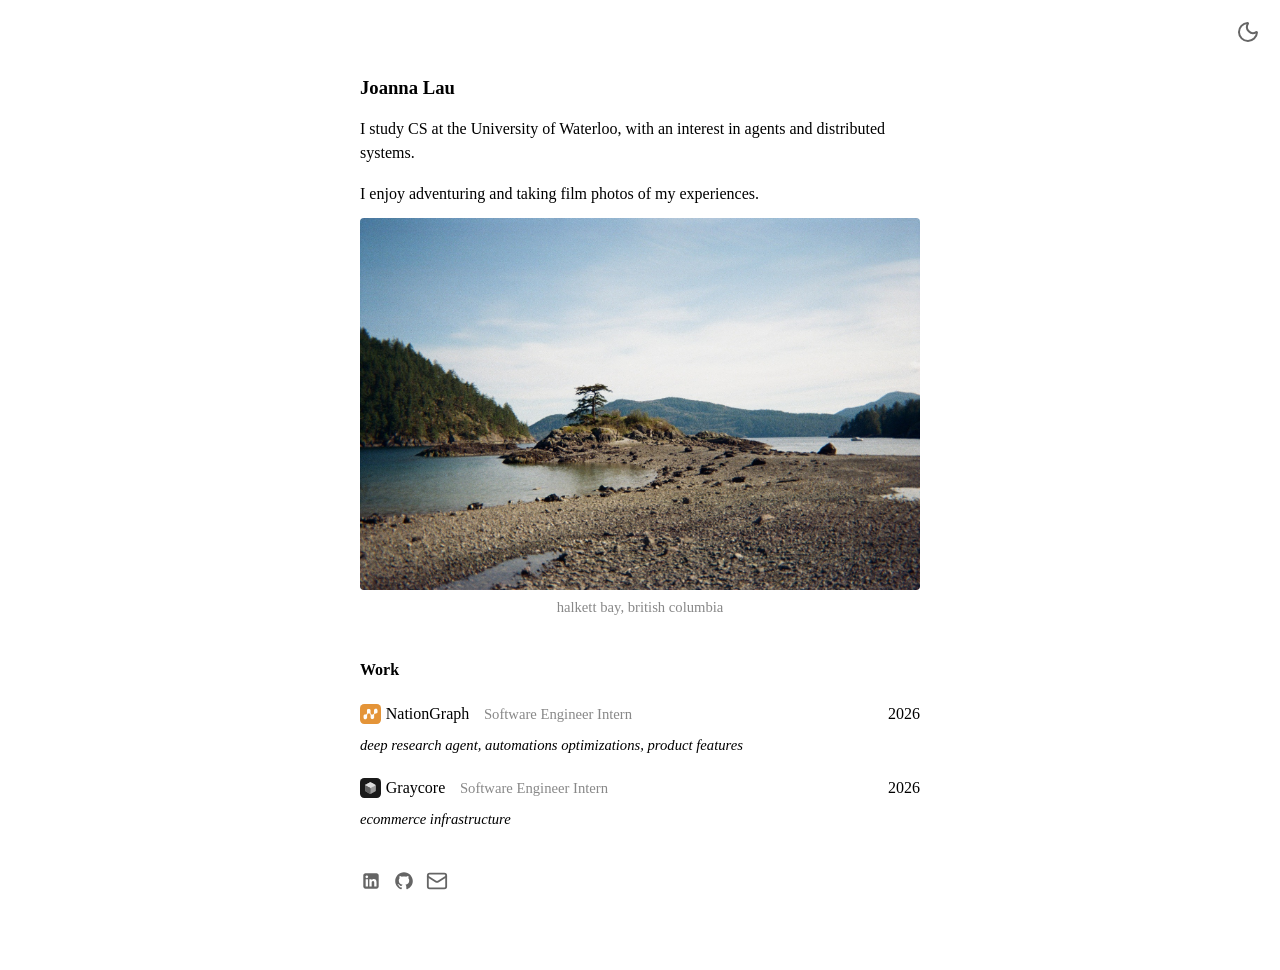
==== index.html @ 97268405 "add photo captions" ====
<!doctype html>
<html lang="en">
  <head>
    <meta charset="UTF-8" />
    <meta name="viewport" content="width=device-width, initial-scale=1.0" />
    <title>Joanna Lau</title>
    <link rel="icon" href="favicon.ico" sizes="16x16 32x32 48x48" />
    <link rel="stylesheet" href="styles.css" />
  </head>
  <body>
    <input type="checkbox" id="theme-toggle" class="visually-hidden" aria-label="Dark mode" />
    <label for="theme-toggle" class="theme-toggle">
      <span class="label-dark"><svg aria-hidden="true" xmlns="http://www.w3.org/2000/svg" width="24" height="24" viewBox="0 0 24 24" fill="none" stroke="currentColor" stroke-width="2" stroke-linecap="round" stroke-linejoin="round" class="lucide lucide-moon preview-icon"><path d="M20.985 12.486a9 9 0 1 1-9.473-9.472c.405-.022.617.46.402.803a6 6 0 0 0 8.268 8.268c.344-.215.825-.004.803.401"/></svg></span>
      <span class="label-light"><svg aria-hidden="true" xmlns="http://www.w3.org/2000/svg" width="24" height="24" viewBox="0 0 24 24" fill="none" stroke="currentColor" stroke-width="2" stroke-linecap="round" stroke-linejoin="round" class="lucide lucide-sun preview-icon"><circle cx="12" cy="12" r="4"/><path d="M12 2v2"/><path d="M12 20v2"/><path d="m4.93 4.93 1.41 1.41"/><path d="m17.66 17.66 1.41 1.41"/><path d="M2 12h2"/><path d="M20 12h2"/><path d="m6.34 17.66-1.41 1.41"/><path d="m19.07 4.93-1.41 1.41"/></svg></span>
    </label>

    <main>
      <h2>Joanna Lau</h2>

      <div class="section intro">
        <p>I study CS at the University of Waterloo, with an interest in agents and distributed systems.</p>
        <p>I enjoy adventuring and taking film photos of my experiences.</p>
        <!-- Starts on 1.jpeg; hovering cycles through in this order. Photos 1 and 2 load with the page (src);
             the rest use data-src and load on the first hover. To add one, put a resized copy in images/film/web
             and add an <img data-src="…"> here. -->
        <div class="carousel" aria-label="Film photography" role="region">
          <img class="active" src="images/film/web/1.jpeg" alt="Film photograph 1" width="1600" height="1061" data-caption="halkett bay, british columbia" fetchpriority="high" />
          <img src="images/film/web/01315A3F-D2A4-4705-A986-266FD97A94A6.jpeg" alt="Film photograph 2" width="1600" height="1061" data-caption="old port of montreal" />
          <img data-src="images/film/web/518B7F27-3EF0-4AD8-BD3B-688F7BDBD872.jpeg" alt="Film photograph 3" width="1600" height="1061" data-caption="outside nationgraph office, toronto" />
          <img data-src="images/film/web/7D8ABC7B-9E74-4170-8F49-05F9389B8F7F.jpeg" alt="Film photograph 4" width="1600" height="1061" data-caption="panorama ridge, british columbia" />
          <img data-src="images/film/web/998AB358-B69F-4CF2-B1E3-BE17E5ECD4D3.jpeg" alt="Film photograph 5" width="1600" height="1061" data-caption="舂坎角泳灘, hong kong" />
          <img data-src="images/film/web/B0C47F90-E7B3-43D3-AA86-097790CE92D2.jpeg" alt="Film photograph 6" width="1600" height="1061" data-caption="camp fircom on gambier island, british columbia" />
          <img data-src="images/film/web/BC8461CF-AF90-4D7D-8197-8E29BD991F87.jpeg" alt="Film photograph 7" width="1600" height="1061" data-caption="winter china ridge trails, british columbia" />
          <img data-src="images/film/web/C3E4F953-022A-494E-9EBC-883851123F5D.jpeg" alt="Film photograph 8" width="1600" height="1061" data-caption="sunrise at garibaldi, british columbia" />
          <img data-src="images/film/web/E4E78069-36FE-483E-AC3C-3211A94B7445.jpeg" alt="Film photograph 9" width="1600" height="1061" data-caption="fifa world cup celebrations, toronto" />
          <img data-src="images/film/web/E79DC66D-BBDD-4DFD-86B1-E3D33BAECB12.jpeg" alt="Film photograph 10" width="1600" height="1061" data-caption="setting sail, toronto" />
        </div>
        <p class="carousel-caption"></p>
      </div>
      
      <div class="section work">
        <h3>Work</h3>
        <div class="job job-nationgraph">
          <div class="job-header">
            <p><img class="company-logo" src="images/companies/nationgraph.svg" alt="" width="16" height="16" />NationGraph<span class="job-role">Software Engineer Intern</span></p>
            <p>2026</p>
          </div>
          <p class="job-desc">deep research agent, automations optimizations, product features</p>
        </div>
        <div class="job job-graycore">
          <div class="job-header">
            <p><img class="company-logo" src="images/companies/graycore.svg" alt="" width="16" height="16" />Graycore<span class="job-role">Software Engineer Intern</span></p>
            <p>2026</p>
          </div>
          <p class="job-desc">ecommerce infrastructure</p>
        </div>
      </div>


      <div class="section socials">
        <p class="social-links">
          <a href="https://www.linkedin.com/in/joannalauu" aria-label="LinkedIn"><svg aria-hidden="true" xmlns="http://www.w3.org/2000/svg" viewBox="0 0 640 640" fill="currentColor"><!--!Font Awesome Free v7.3.1 by @fontawesome - https://fontawesome.com License - https://fontawesome.com/license/free Copyright 2026 Fonticons, Inc.--><path d="M160 96C124.7 96 96 124.7 96 160L96 480C96 515.3 124.7 544 160 544L480 544C515.3 544 544 515.3 544 480L544 160C544 124.7 515.3 96 480 96L160 96zM165 266.2L231.5 266.2L231.5 480L165 480L165 266.2zM236.7 198.5C236.7 219.8 219.5 237 198.2 237C176.9 237 159.7 219.8 159.7 198.5C159.7 177.2 176.9 160 198.2 160C219.5 160 236.7 177.2 236.7 198.5zM413.9 480L413.9 376C413.9 351.2 413.4 319.3 379.4 319.3C344.8 319.3 339.5 346.3 339.5 374.2L339.5 480L273.1 480L273.1 266.2L336.8 266.2L336.8 295.4L337.7 295.4C346.6 278.6 368.3 260.9 400.6 260.9C467.8 260.9 480.3 305.2 480.3 362.8L480.3 480L413.9 480z"/></svg></a>
          <a href="https://github.com/joannalauu" aria-label="GitHub"><svg aria-hidden="true" xmlns="http://www.w3.org/2000/svg" viewBox="0 0 640 640" fill="currentColor"><!--!Font Awesome Free v7.3.1 by @fontawesome - https://fontawesome.com License - https://fontawesome.com/license/free Copyright 2026 Fonticons, Inc.--><path d="M280.5 426.5C214.5 418.5 168 371 168 309.5C168 284.5 177 257.5 192 239.5C185.5 223 186.5 188 194 173.5C214 171 241 181.5 257 196C276 190 296 187 320.5 187C345 187 365 190 383 195.5C398.5 181.5 426 171 446 173.5C453 187 454 222 447.5 239C463.5 258 472 283.5 472 309.5C472 371 425.5 417.5 358.5 426C375.5 437 387 461 387 488.5L387 540.5C387 555.5 399.5 564 414.5 558C505 523.5 576 433 576 321C576 179.5 461 64 319.5 64C178 64 64 179.5 64 321C64 432 134.5 524 229.5 558.5C243 563.5 256 554.5 256 541L256 501C249 504 240 506 232 506C199 506 179.5 488 165.5 454.5C160 441 154 433 142.5 431.5C136.5 431 134.5 428.5 134.5 425.5C134.5 419.5 144.5 415 154.5 415C169 415 181.5 424 194.5 442.5C204.5 457 215 463.5 227.5 463.5C240 463.5 248 459 259.5 447.5C268 439 274.5 431.5 280.5 426.5z"/></svg></a>
          <a href="mailto:joannalau0407@gmail.com" aria-label="Email"><svg aria-hidden="true" xmlns="http://www.w3.org/2000/svg" width="24" height="24" viewBox="0 0 24 24" fill="none" stroke="currentColor" stroke-width="2" stroke-linecap="round" stroke-linejoin="round" class="lucide lucide-mail preview-icon"><path d="m22 7-8.991 5.727a2 2 0 0 1-2.009 0L2 7"/><rect x="2" y="4" width="20" height="16" rx="2"/></svg></a>
        </p>
      </div>

    </main>

    <script>
      // Photo carousel: starts on the first photo and stays put. With a mouse, hovering
      // advances right away and then every 0.7 seconds, and leaving stops on that photo. On
      // touch screens, each tap advances one photo. Only photos 1 and 2 load with the page;
      // the rest load on the first hover or tap.
      const carousel = document.querySelector('.carousel')
      const photos = carousel.querySelectorAll('img')
      const caption = document.querySelector('.carousel-caption')
      let current = 0
      let timer = null

      // Show the active photo's description (its data-caption) under the carousel.
      function showCaption() {
        caption.textContent = photos[current].dataset.caption || ''
      }
      showCaption()

      // Start downloading the photos that use data-src instead of src.
      function loadRest() {
        for (const photo of photos) {
          if (photo.dataset.src) {
            photo.src = photo.dataset.src
            delete photo.dataset.src
          }
        }
      }

      function next() {
        const upcoming = photos[(current + 1) % photos.length]
        // On a slow connection, stay on the current photo until the next one has loaded.
        if (!upcoming.complete || !upcoming.naturalWidth) return
        photos[current].classList.remove('active')
        current = (current + 1) % photos.length
        photos[current].classList.add('active')
        showCaption()
      }

      // Mouse: cycle while hovering. Pointer events say which kind of input it is, unlike
      // mouseenter, which phones fake on tap and never follow with a mouseleave.
      carousel.addEventListener('pointerenter', (event) => {
        if (event.pointerType !== 'mouse' || photos.length < 2 || timer) return
        loadRest()
        next()
        timer = setInterval(next, 700)
      })

      carousel.addEventListener('pointerleave', (event) => {
        if (event.pointerType !== 'mouse') return
        clearInterval(timer)
        timer = null
      })

      // Touch or pen: each tap moves forward exactly one photo. A click only fires for a
      // tap, not a scroll or swipe, so scrolling past the carousel doesn't move it.
      let lastPointerType = 'mouse'
      carousel.addEventListener('pointerdown', (event) => {
        lastPointerType = event.pointerType
      })
    
      carousel.addEventListener('click', () => {
        if (lastPointerType === 'mouse' || photos.length < 2) return
        loadRest()
        next()
      })
    </script>
  </body>
</html>
---- styles.css ----
:root {
  --bg: #fff;
  --fg: #000;
  --link: #555; /* Dark grey */
  --muted: #888; /* Medium-light grey for secondary text, e.g. job roles */
}

/* Dark mode: switched on by the checkbox, no JavaScript needed. */
:root:has(#theme-toggle:checked) {
  --bg: #000;
  --fg: #e0e0e0;
  --link: #aaa;
  --muted: #888;
}

*,
*::before,
*::after {
  box-sizing: border-box;
}

body {
  margin: 0;
  font-family: 'Times New Roman', Times, serif;
  font-size: 12pt; /* Sizes in pt match Word's font sizes. */
  line-height: 1.5;
  background-color: var(--bg);
  color: var(--fg);
  transition:
    background-color 0.2s ease,
    color 0.2s ease;
}

/* Content column centered on the page, with text aligned left and top inside it. */
main {
  max-width: 640px;
  margin: 0 auto;
  padding: 74px 40px;
  text-align: left;
}

/* The 20px top padding is the only space above the first line; drop the heading's default margin. */
main > :first-child {
  margin-top: 0;
}

a {
  color: var(--link);
}

/* Name on the left, social icons on the right, vertically centered on one line. */
.page-header {
  display: flex;
  justify-content: space-between;
  align-items: center;
  gap: 1rem;
  margin-bottom: 1rem;
}

.page-header h2,
.page-header .social-links {
  margin: 0;
}

/* Social icon links in a row; faded like the theme toggle, fully opaque on hover. */
.social-links {
  display: flex;
  flex-wrap: wrap;
  align-items: center;
  gap: 0.7rem;
}

.social-links a {
  display: flex;
  color: var(--fg);
  opacity: 0.6;
  transition: opacity 0.15s ease;
}

.social-links a:hover,
.social-links a:focus-visible {
  opacity: 1;
}

.social-links svg {
  display: block;
  width: 22px;
  height: 22px;
}

/* Photo carousel: photos stacked in one spot; the active one fades in. */
.carousel {
  display: grid;
  margin-top: 0.75rem;
  overflow: hidden;
  border-radius: 4px;
}

.carousel img {
  grid-area: 1 / 1;
  display: block;
  width: 100%;
  height: auto;
  opacity: 0;
}

.carousel img.active {
  opacity: 1;
}

/* Description of the photo that's showing; filled in by the carousel script. */
.carousel-caption {
  min-height: 1.5em; /* Keep the line's space even when a photo has no caption. */
  margin-top: 0.4rem;
  font-size: 11pt;
  color: var(--muted);
  text-align: center;
}

.job {
  margin-bottom: 1rem;
}

/* Company name on the left, year on the right, same line. */
.job-header {
  display: flex;
  justify-content: space-between;
  align-items: baseline;
  gap: 1rem;
}

/* Extra space between the content sections (e.g. intro and Work). */
.section + .section {
  margin-top: 2.5rem;
}

/* Gap between the paragraphs in the intro. */
.intro > p + p {
  margin-top: 17px;
}

/* Company logo before a company name. Its center stays at the middle of the capital
   letters; change --logo-size to resize it (1cap = exactly as tall as the capitals). */
.company-logo {
  --logo-size: 2cap;
  height: 1.192em; /* Fallback: 1.8x Times New Roman's cap height (0.662em). */
  height: var(--logo-size);
  width: auto;
  border-radius: 20%; /* Crop the square logo to a circle. */
  margin-right: 0.3em;
  /* Lower the bottom by half the extra height so the center doesn't move. */
  vertical-align: -0.265em;
  vertical-align: calc((1cap - var(--logo-size)) / 2);
}

/* Role next to the company name, in grey. */
.job-role {
  margin-left: 1em;
  font-size: 11pt;
  color: var(--muted);
}

.job-desc {
  font-size: 11pt;
  font-style: italic;
}

h1 {
  font-size: inherit;
}

/* Name */
h2 {
  font-size: 14pt;
}

/* Section titles, e.g. Work */
h3 {
  font-size: 12pt;
}

h1 {
  margin: 0 0 1rem;
}

p {
  margin: 0.25rem 0;
}

/* Icon-only theme toggle: slightly faded, fully opaque on hover. */
.theme-toggle {
  position: fixed;
  top: 16px;
  right: 16px;
  display: flex;
  padding: 4px;
  border-radius: 6px;
  cursor: pointer;
  user-select: none;
  opacity: 0.6;
  transition: opacity 0.15s ease;
}

.theme-toggle:hover {
  opacity: 1;
}

/* Remove the inline gap under the icons. */
.theme-toggle svg {
  display: block;
}

#theme-toggle:focus-visible + .theme-toggle {
  opacity: 1;
  outline: 2px solid var(--fg);
  outline-offset: 2px;
}

.label-light,
#theme-toggle:checked + .theme-toggle .label-dark {
  display: none;
}

#theme-toggle:checked + .theme-toggle .label-light {
  display: block;
}

/* Hidden visually but still reachable by keyboard and screen readers. */
.visually-hidden {
  position: absolute;
  width: 1px;
  height: 1px;
  margin: -1px;
  overflow: hidden;
  clip: rect(0 0 0 0);
  white-space: nowrap;
  border: 0;
}

/* Small logo shown inline with text; sized to the text so it scales with it. */
.inline-icon {
  /* Optical nudge upward; the icon is taller than the capitals, so true centering looks low. */
  --icon-nudge: 0.08em;
  height: 1.25em;
  width: auto;
  /* Center the icon on the capital letters (half the cap height minus half the icon), then nudge. */
  vertical-align: calc(-0.275em + var(--icon-nudge));
  vertical-align: calc(0.5cap - 0.625em + var(--icon-nudge));
}
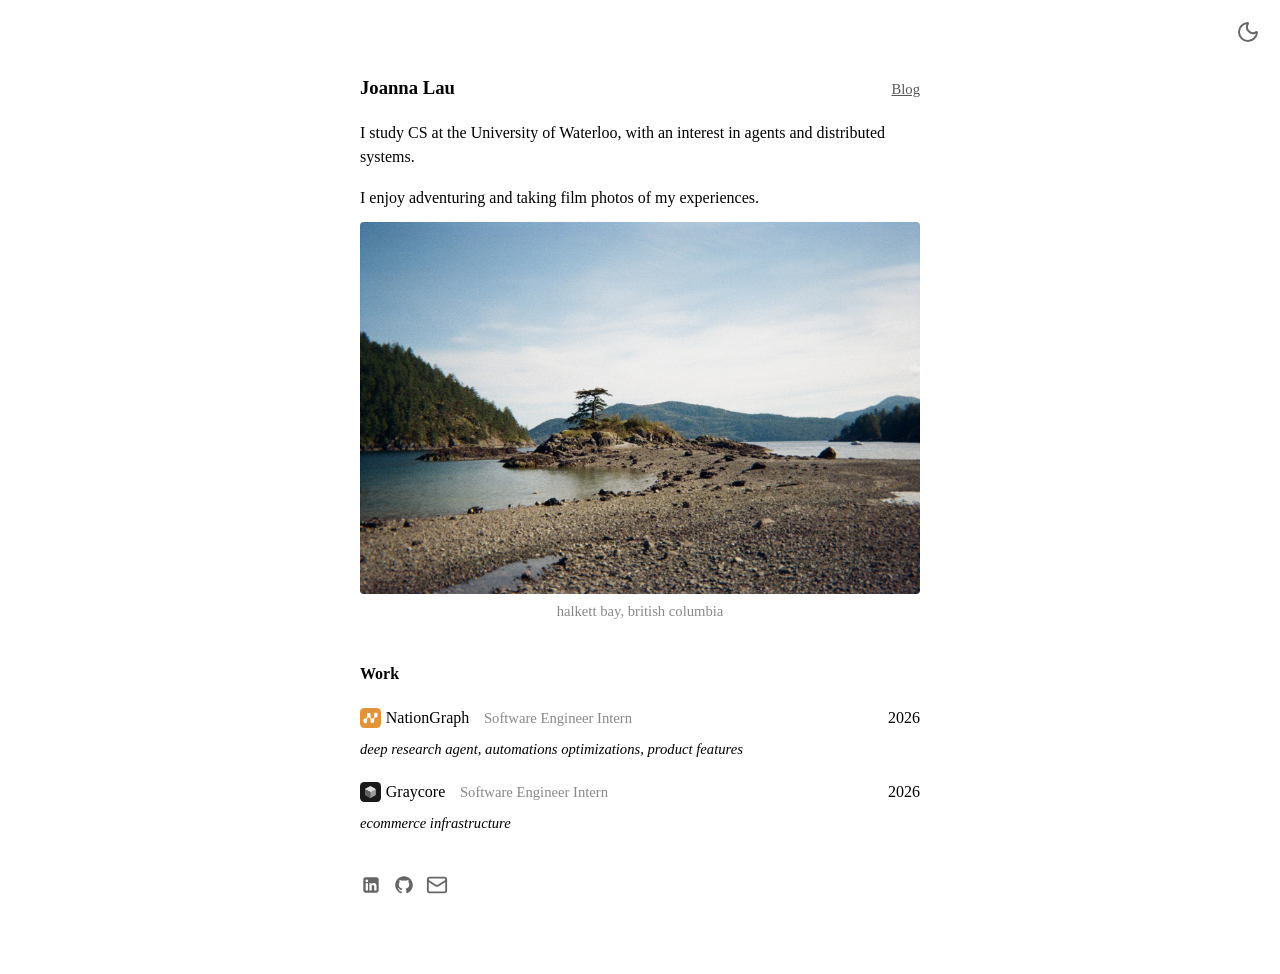
==== commit d5c27213: "add blog" ====
--- a/index.html
+++ b/index.html
@@ -6,6 +6,10 @@
     <title>Joanna Lau</title>
     <link rel="icon" href="favicon.ico" sizes="16x16 32x32 48x48" />
     <link rel="stylesheet" href="styles.css" />
+    <script>
+      window.va = window.va || function () { (window.vaq = window.vaq || []).push(arguments); };
+    </script>
+    <script defer src="/_vercel/insights/script.js"></script>
   </head>
   <body>
     <input type="checkbox" id="theme-toggle" class="visually-hidden" aria-label="Dark mode" />
@@ -15,7 +19,10 @@
     </label>
 
     <main>
-      <h2>Joanna Lau</h2>
+      <div class="page-title">
+        <h2>Joanna Lau</h2>
+        <a href="/blog">Blog</a>
+      </div>
 
       <div class="section intro">
         <p>I study CS at the University of Waterloo, with an interest in agents and distributed systems.</p>
@@ -28,12 +35,16 @@
           <img src="images/film/web/01315A3F-D2A4-4705-A986-266FD97A94A6.jpeg" alt="Film photograph 2" width="1600" height="1061" data-caption="old port of montreal" />
           <img data-src="images/film/web/518B7F27-3EF0-4AD8-BD3B-688F7BDBD872.jpeg" alt="Film photograph 3" width="1600" height="1061" data-caption="outside nationgraph office, toronto" />
           <img data-src="images/film/web/7D8ABC7B-9E74-4170-8F49-05F9389B8F7F.jpeg" alt="Film photograph 4" width="1600" height="1061" data-caption="panorama ridge, british columbia" />
-          <img data-src="images/film/web/998AB358-B69F-4CF2-B1E3-BE17E5ECD4D3.jpeg" alt="Film photograph 5" width="1600" height="1061" data-caption="舂坎角泳灘, hong kong" />
-          <img data-src="images/film/web/B0C47F90-E7B3-43D3-AA86-097790CE92D2.jpeg" alt="Film photograph 6" width="1600" height="1061" data-caption="camp fircom on gambier island, british columbia" />
-          <img data-src="images/film/web/BC8461CF-AF90-4D7D-8197-8E29BD991F87.jpeg" alt="Film photograph 7" width="1600" height="1061" data-caption="winter china ridge trails, british columbia" />
-          <img data-src="images/film/web/C3E4F953-022A-494E-9EBC-883851123F5D.jpeg" alt="Film photograph 8" width="1600" height="1061" data-caption="sunrise at garibaldi, british columbia" />
-          <img data-src="images/film/web/E4E78069-36FE-483E-AC3C-3211A94B7445.jpeg" alt="Film photograph 9" width="1600" height="1061" data-caption="fifa world cup celebrations, toronto" />
-          <img data-src="images/film/web/E79DC66D-BBDD-4DFD-86B1-E3D33BAECB12.jpeg" alt="Film photograph 10" width="1600" height="1061" data-caption="setting sail, toronto" />
+          <img data-src="images/film/web/5.jpeg" alt="Film photograph 5" width="1600" height="1061" data-caption="mong kok, hong kong" />
+          <img data-src="images/film/web/BC8461CF-AF90-4D7D-8197-8E29BD991F87.jpeg" alt="Film photograph 6" width="1600" height="1061" data-caption="winter china ridge trails, british columbia" />
+          <img data-src="images/film/web/C3E4F953-022A-494E-9EBC-883851123F5D.jpeg" alt="Film photograph 7" width="1600" height="1061" data-caption="sunrise at garibaldi, british columbia" />
+          <img data-src="images/film/web/E4E78069-36FE-483E-AC3C-3211A94B7445.jpeg" alt="Film photograph 8" width="1600" height="1061" data-caption="fifa world cup celebrations, toronto" />
+          <img data-src="images/film/web/E79DC66D-BBDD-4DFD-86B1-E3D33BAECB12.jpeg" alt="Film photograph 9" width="1600" height="1061" data-caption="harbourfront, toronto" />
+          <img data-src="images/film/web/2.jpeg" alt="Film photograph 10" width="1600" height="1061" data-caption="outside queen elizabeth park, vancouver" />
+          <img data-src="images/film/web/4.jpeg" alt="Film photograph 11" width="1600" height="1061" data-caption="sunset rooftops, vancouver" />
+          <img data-src="images/film/web/998AB358-B69F-4CF2-B1E3-BE17E5ECD4D3.jpeg" alt="Film photograph 12" width="1600" height="1061" data-caption="舂坎角泳灘, hong kong" />
+          <!-- Shown only on touch screens -->
+          <span class="tap-hint" aria-hidden="true"><svg xmlns="http://www.w3.org/2000/svg" width="16" height="16" viewBox="0 0 24 24" fill="none" stroke="currentColor" stroke-width="2" stroke-linecap="round" stroke-linejoin="round" class="lucide lucide-pointer"><path d="M22 14a8 8 0 0 1-8 8"/><path d="M18 11v-1a2 2 0 0 0-2-2a2 2 0 0 0-2 2"/><path d="M14 10V9a2 2 0 0 0-2-2a2 2 0 0 0-2 2v1"/><path d="M10 9.5V4a2 2 0 0 0-2-2a2 2 0 0 0-2 2v10"/><path d="M18 11a2 2 0 1 1 4 0v3a8 8 0 0 1-8 8h-2c-2.8 0-4.5-.86-5.99-2.34l-3.6-3.6a2 2 0 0 1 2.83-2.82L7 15"/></svg></span>
         </div>
         <p class="carousel-caption"></p>
       </div>
@@ -69,7 +80,7 @@
 
     <script>
       // Photo carousel: starts on the first photo and stays put. With a mouse, hovering
-      // advances right away and then every 0.7 seconds, and leaving stops on that photo. On
+      // advances right away and then every second, and leaving stops on that photo. On
       // touch screens, each tap advances one photo. Only photos 1 and 2 load with the page;
       // the rest load on the first hover or tap.
       const carousel = document.querySelector('.carousel')
@@ -110,7 +121,7 @@
         if (event.pointerType !== 'mouse' || photos.length < 2 || timer) return
         loadRest()
         next()
-        timer = setInterval(next, 700)
+        timer = setInterval(next, 1000)
       })
 
       carousel.addEventListener('pointerleave', (event) => {
--- a/styles.css
+++ b/styles.css
@@ -62,6 +62,103 @@
   margin: 0;
 }
 
+/* Page title on the left, a link on the right, aligned on the text baseline. */
+.page-title {
+  display: flex;
+  justify-content: space-between;
+  align-items: baseline;
+  gap: 1rem;
+}
+
+.page-title h2 {
+  margin: 0.83em 0;
+}
+
+.page-title a {
+  font-size: 11pt;
+}
+
+main > .page-title:first-child {
+  margin-top: 0;
+}
+
+main > .page-title:first-child h2 {
+  margin-top: 0;
+}
+
+/* Blog catalog entry: title on the left, date on the right, same line (like .job-header). */
+.post {
+  margin-bottom: 1rem;
+}
+
+/* Blog post, laid out like reading a document full screen: large Times New Roman text
+   (18px) in an 850px column with wide margins, single line spacing, one blank line between
+   paragraphs, two before a section title. Children size themselves in em from this. */
+main.blog-post {
+  max-width: calc(850px + 80px); /* 850px of text plus the 40px side padding */
+  padding-top: 86px;
+  font-size: 18px;
+  line-height: 1.15;
+}
+
+.blog-post p {
+  margin: 0 0 1.15em;
+}
+
+.blog-post .back-link {
+  font-size: 11pt;
+}
+
+/* Title: Times New Roman regular, a little larger than the body, as in the original document. */
+.post-title {
+  margin: 0;
+  font-size: 1.09em;
+  font-weight: normal;
+}
+
+.blog-post .post-date {
+  margin: 0.4em 0 1.15em;
+  font-size: 0.91em;
+  color: var(--muted);
+}
+
+.blog-post h3 {
+  margin: 2.3em 0 1.15em;
+  font-size: 1em;
+}
+
+.blog-post ol,
+.blog-post ul {
+  margin: 0 0 1.15em;
+  padding-left: 2.5em;
+}
+
+.post-header a {
+  color: var(--fg);
+}
+
+.post-header {
+  display: flex;
+  justify-content: space-between;
+  align-items: baseline;
+  gap: 1rem;
+}
+
+.back-link {
+  margin-bottom: 1rem;
+}
+
+main > .back-link + h2 {
+  margin-top: 0;
+}
+
+.blog-figure {
+  display: block;
+  width: 100%;
+  height: auto;
+  margin: 1.5rem 0;
+}
+
 /* Social icon links in a row; faded like the theme toggle, fully opaque on hover. */
 .social-links {
   display: flex;
@@ -106,6 +203,47 @@
 
 .carousel img.active {
   opacity: 1;
+}
+
+/* Tap hint (a hand icon) in the carousel's bottom-right corner, only on touch screens
+   (phones and tablets). Taps pass through it to the carousel. */
+.tap-hint {
+  grid-area: 1 / 1;
+  align-self: end;
+  justify-self: end;
+  display: none;
+  margin: 0 0.75rem 0.75rem 0;
+  padding: 0.24em;
+  border-radius: 999px;
+  background: rgba(0, 0, 0, 0.55);
+  color: #fff;
+  font-size: 11pt;
+  pointer-events: none;
+  animation: tap-hint-pulse 1.6s ease-in-out infinite;
+}
+
+/* Tilt the hand slightly so it looks casual rather than rigid. */
+.tap-hint svg {
+  display: block;
+  transform: rotate(-15deg);
+}
+
+@media (hover: none) and (pointer: coarse) {
+  .tap-hint {
+    display: flex;
+  }
+}
+
+@keyframes tap-hint-pulse {
+  50% {
+    transform: scale(1.06);
+  }
+}
+
+@media (prefers-reduced-motion: reduce) {
+  .tap-hint {
+    animation: none;
+  }
 }
 
 /* Description of the photo that's showing; filled in by the carousel script. */
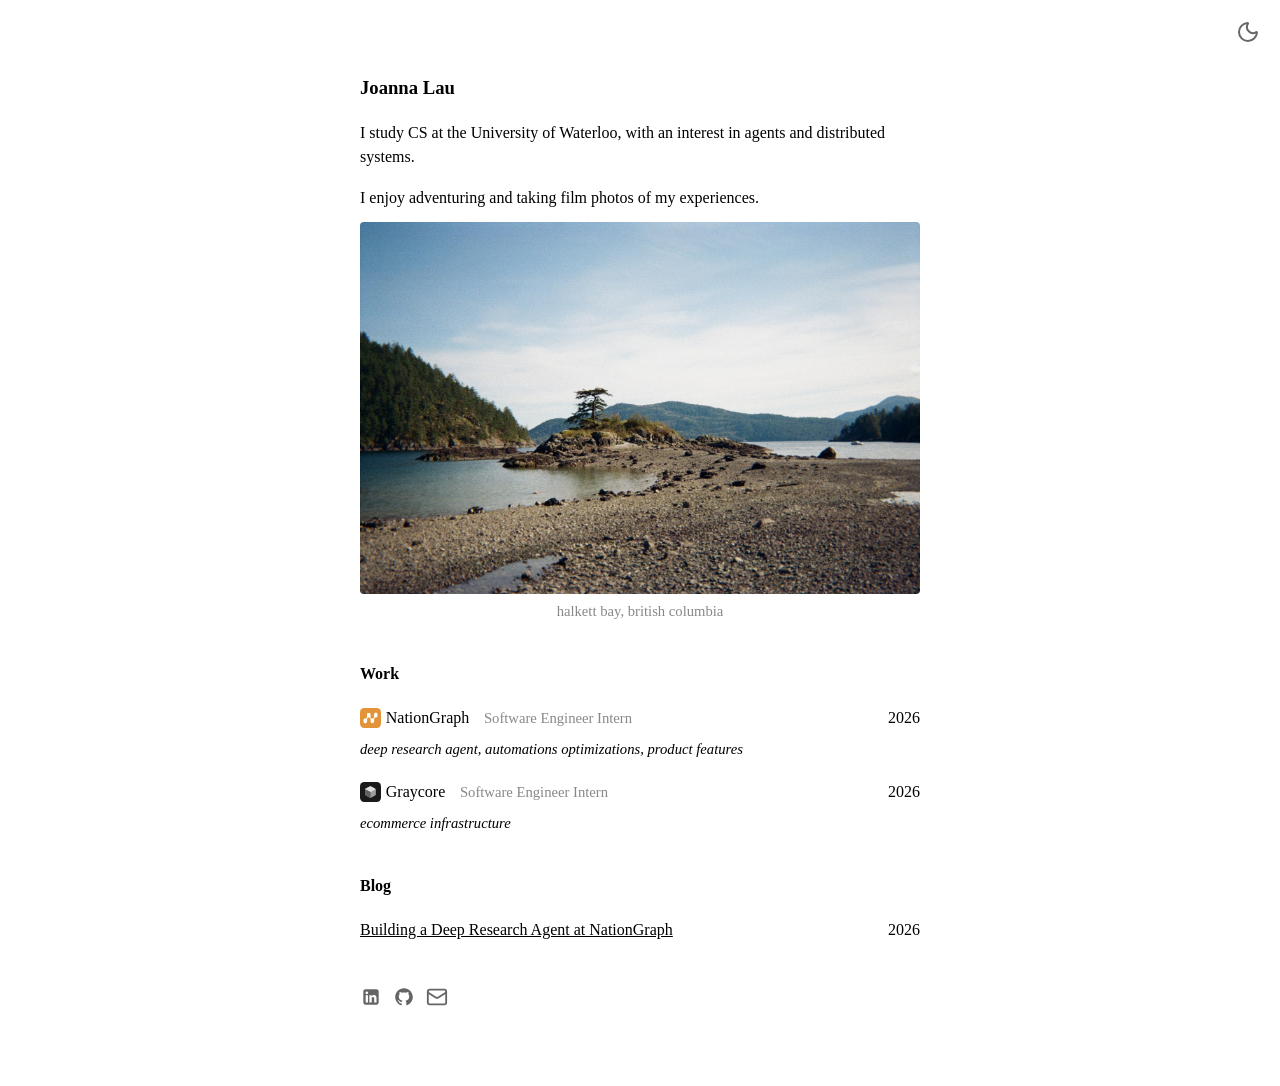
==== commit 460280d3: "move blog to main page" ====
--- a/index.html
+++ b/index.html
@@ -21,7 +21,6 @@
     <main>
       <div class="page-title">
         <h2>Joanna Lau</h2>
-        <a href="/blog">Blog</a>
       </div>
 
       <div class="section intro">
@@ -67,6 +66,15 @@
         </div>
       </div>
 
+      <div class="section blog">
+        <h3>Blog</h3>
+        <div class="post">
+          <div class="post-header">
+            <p><a href="/blog/building-a-deep-research-agent-at-nationgraph">Building a Deep Research Agent at NationGraph</a></p>
+            <p>2026</p>
+          </div>
+        </div>
+      </div>
 
       <div class="section socials">
         <p class="social-links">
@@ -121,7 +129,7 @@
         if (event.pointerType !== 'mouse' || photos.length < 2 || timer) return
         loadRest()
         next()
-        timer = setInterval(next, 1000)
+        timer = setInterval(next, 700)
       })
 
       carousel.addEventListener('pointerleave', (event) => {
--- a/styles.css
+++ b/styles.css
@@ -92,17 +92,17 @@
 }
 
 /* Blog post, laid out like reading a document full screen: large Times New Roman text
-   (18px) in an 850px column with wide margins, single line spacing, one blank line between
+   (19px) in an 860px column with wide margins, single line spacing, one blank line between
    paragraphs, two before a section title. Children size themselves in em from this. */
 main.blog-post {
-  max-width: calc(850px + 80px); /* 850px of text plus the 40px side padding */
+  max-width: calc(860px + 80px); /* 860px of text plus the 40px side padding */
   padding-top: 86px;
-  font-size: 18px;
-  line-height: 1.15;
+  font-size: 19px;
+  line-height: 1.28;
 }
 
 .blog-post p {
-  margin: 0 0 1.15em;
+  margin: 0 0 1.28em;
 }
 
 .blog-post .back-link {
@@ -117,20 +117,20 @@
 }
 
 .blog-post .post-date {
-  margin: 0.4em 0 1.15em;
+  margin: 0.4em 0 1.28em;
   font-size: 0.91em;
   color: var(--muted);
 }
 
 .blog-post h3 {
-  margin: 2.3em 0 1.15em;
+  margin: 2.56em 0 1.28em;
   font-size: 1em;
 }
 
 .blog-post ol,
 .blog-post ul {
-  margin: 0 0 1.15em;
-  padding-left: 2.5em;
+  margin: 0 0 1.28em;
+  padding-left: 3em;
 }
 
 .post-header a {
